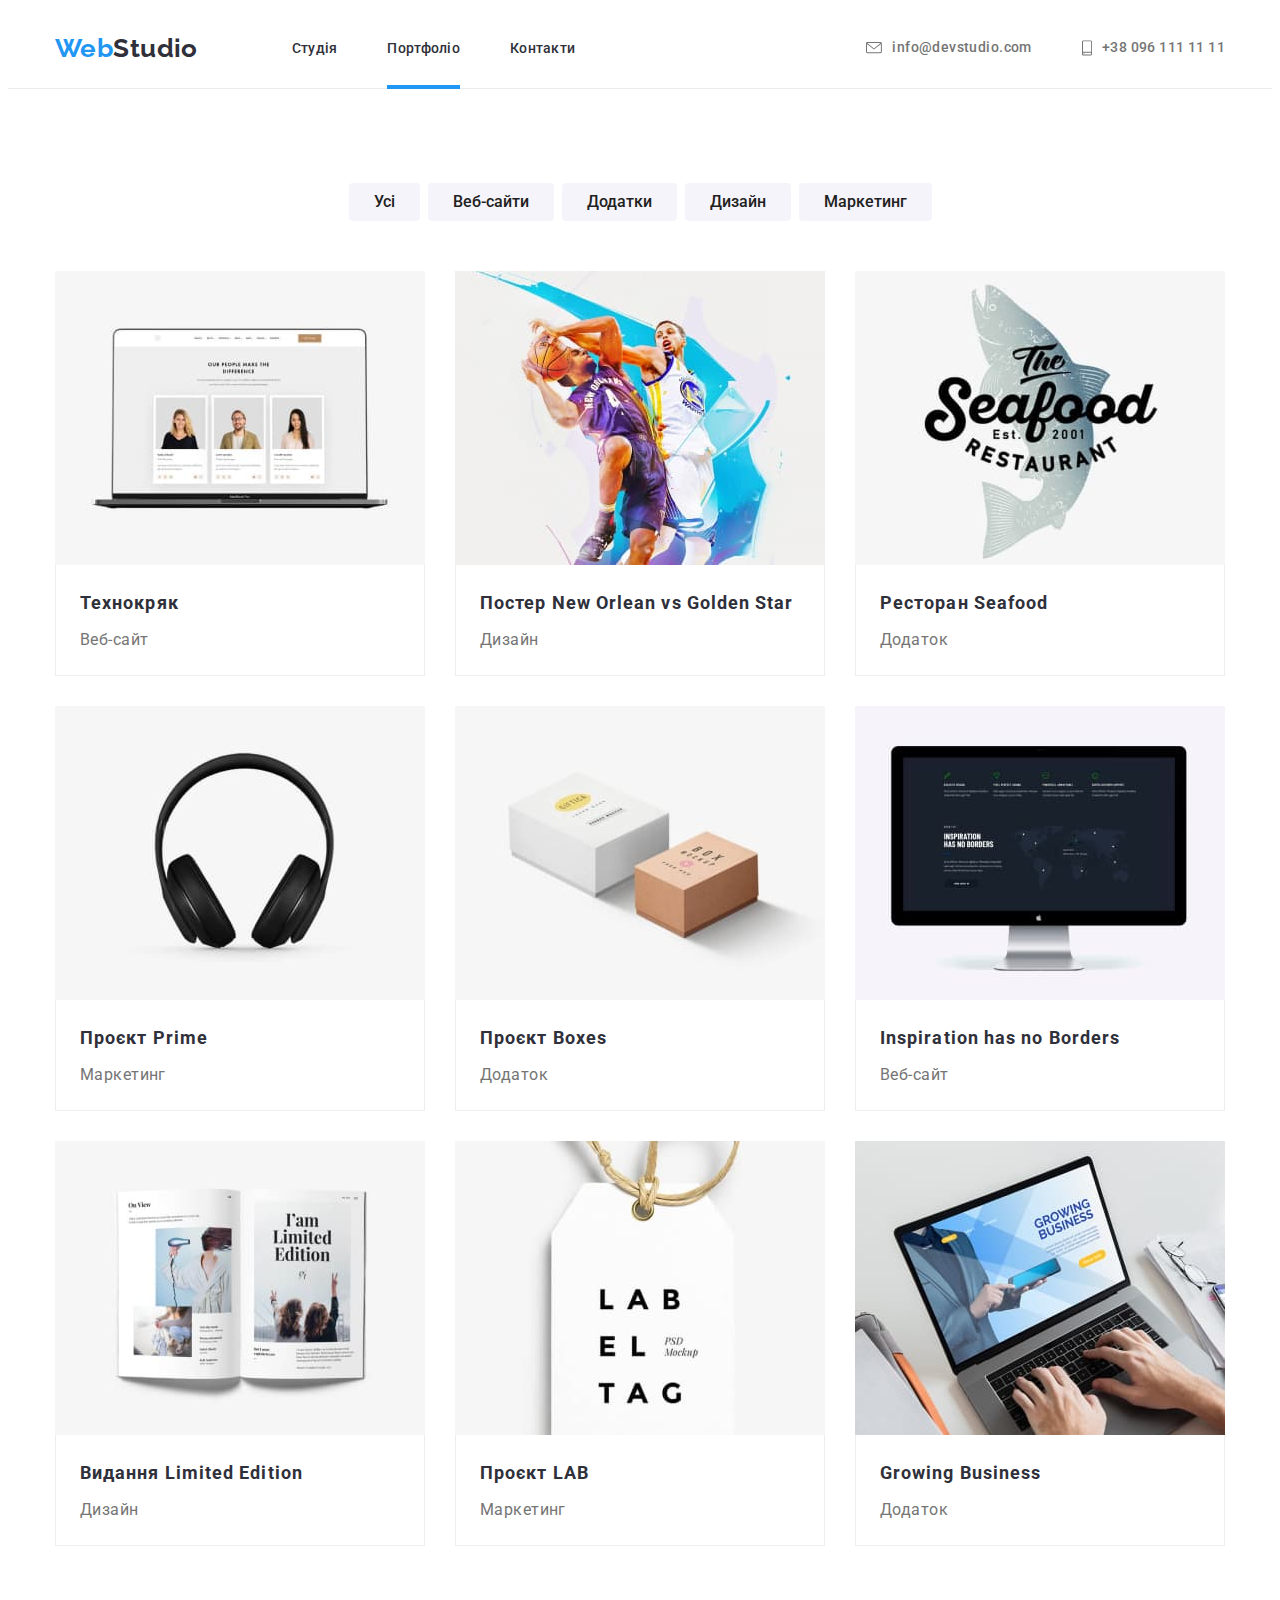
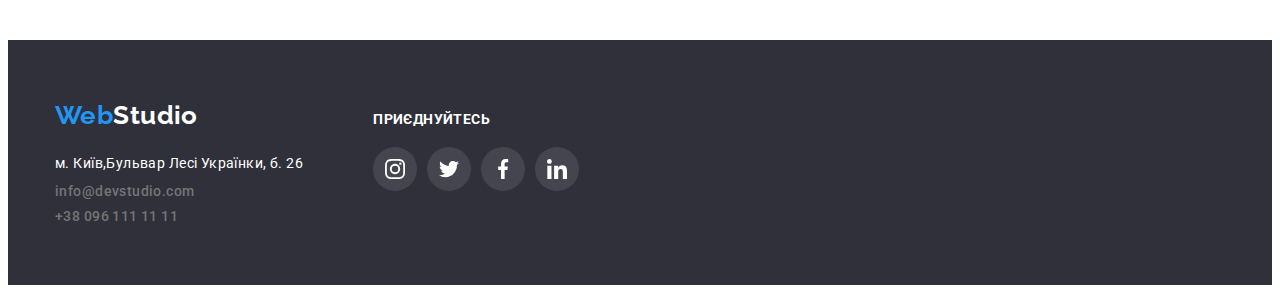
==== portfolio.html @ 2d30b401 "p1" ====
<!DOCTYPE html>
<html lang="uk">
  <head>
    <meta charset="UTF-8" />
    <meta http-equiv="X-UA-Compatible" content="IE=edge" />
    <meta name="viewport" content="width=device-width, initial-scale=1.0" />
    <link rel="stylesheet" href="./css/styles.css" />
    <title>Портфоліо</title>
  </head>
  <body>
    <header>
      <section class="all-nav">
        <div class="container header-container">
          <a class="logo" href="./index.html"><span>Web</span>Studio</a>
          <nav class="navigation">
            <ul class="site-nav">
              <li>
                <a class="navigation-links " href="./index.html">Студія</a>
              </li>
              <li>
                <a class="navigation-links current" href="./portfolio.html">Портфоліо</a>
              </li>
              <li><a class="navigation-links" href="#">Контакти</a></li>
            </ul>
          </nav>
          <ul class="cont">
            <li>
              <a class="contacts" href="mailto:info@devstudio.com">
                <svg class="c-icons" width="16" height="12">
                  <use href="./images/icons.svg#icon-envelope"></use></svg>info@devstudio.com</a>
            </li>
            <li>
              <a class="contacts" href="tel:380961111111">
                <svg class="c-icons" width="10" height="16">
                  <use href="./images/icons.svg#icon-smartphone"></use></svg>+38
                096 111 11 11</a>
            </li>
          </ul>
        </div>
      </section>
    </header>
    <main>
      <section class="filter_and_examples">
        <div class="container">
          <h1 class="portfolio-heading">Портфоліо компаії</h1>
          <ul class="filter">
            <li><button class="btn-ex" type="button">Усі</button></li>
            <li><button class="btn-ex" type="button">Веб-сайти</button></li>
            <li><button class="btn-ex" type="button">Додатки</button></li>
            <li><button class="btn-ex" type="button">Дизайн</button></li>
            <li><button class="btn-ex" type="button">Маркетинг</button></li>
          </ul>

          <ul class="gallary">
            <li class="examples-cards">
              <div class="img-ex"><img
                  src="./images/ex1.jpg"
                  alt="головна сторінка сайту"
                  width="370"
                  height="294"
                  /><div class="ex-overlay">Ресурс пропонує комплексні
                  пропозиції з різним рівнем функціоналу та сервісів. Все це
                  дозволить відвідувачу отримати вичерпні відомості про компанію
                  чи приватну особу.</div>
              </div>

              <div class="ex-info">
                <h3 class="exmples-names">Технокряк</h3>
                <p class="exmples-info">Веб-сайт</p>
              </div>
            </li>
            <li class="examples-cards">
              <div class="img-ex">
                <img
                  src="./images/ex2.jpg"
                  alt="постер баскетбольного матчу"
                  width="370"
                  height="294"
                  /><div class="ex-overlay">Ресурс пропонує комплексні
                  пропозиції з різним рівнем функціоналу та сервісів. Все це
                  дозволить відвідувачу отримати вичерпні відомості про компанію
                  чи приватну особу.</div>
              </div>
              <div class="ex-info">
                <h3 class="exmples-names">Постер New Orlean vs Golden Star</h3>
                <p class="exmples-info">Дизайн</p>
              </div>
            </li>
            <li class="examples-cards">
              <div class="img-ex"><img
                  src="./images/ex3.jpg"
                  alt="лого ресторану"
                  width="370"
                  height="294"
                  /><div class="ex-overlay">Ресурс пропонує комплексні
                  пропозиції
                  з різним рівнем функціоналу та сервісів. Все це дозволить
                  відвідувачу отримати вичерпні відомості про компанію чи
                  приватну
                  особу.</div></div>
              <div class="ex-info">
                <h3 class="exmples-names">Ресторан Seafood</h3>
                <p class="exmples-info">Додаток</p>
              </div>
            </li>
            <li class="examples-cards">
              <div class="img-ex"> <img
                  src="./images/ex4.jpg"
                  alt="безпровідні навушники"
                  width="370"
                  height="294"
                  /><div class="ex-overlay">Ресурс пропонує комплексні
                  пропозиції
                  з різним рівнем функціоналу та сервісів. Все це дозволить
                  відвідувачу отримати вичерпні відомості про компанію чи
                  приватну
                  особу.</div></div>
              <div class="ex-info">
                <h3 class="exmples-names">Проєкт Prime</h3>
                <p class="exmples-info">Маркетинг</p>
              </div>
            </li>
            <li class="examples-cards">
              <div class="img-ex"> <img
                  src="./images/ex5.jpg"
                  alt="фото дизайну коробок"
                  width="370"
                  height="294"
                  /><div class="ex-overlay">Ресурс пропонує комплексні
                  пропозиції
                  з різним рівнем функціоналу та сервісів. Все це дозволить
                  відвідувачу отримати вичерпні відомості про компанію чи
                  приватну
                  особу.</div></div>
              <div class="ex-info">
                <h3 class="exmples-names">Проєкт Boxes</h3>
                <p class="exmples-info">Додаток</p>
              </div>
            </li>
            <li class="examples-cards">
              <div class="img-ex"><img
                  src="./images/ex6.jpg"
                  alt="дизайн сайту"
                  width="370"
                  height="294"
                  /><div class="ex-overlay">Ресурс пропонує комплексні
                  пропозиції
                  з різним рівнем функціоналу та сервісів. Все це дозволить
                  відвідувачу отримати вичерпні відомості про компанію чи
                  приватну
                  особу.</div></div>
              <div class="ex-info">
                <h3 class="exmples-names">Inspiration has no Borders</h3>
                <p class="exmples-info">Веб-сайт</p>
              </div>
            </li>
            <li class="examples-cards">
              <div class="img-ex"> <img
                  src="./images/ex7.jpg"
                  alt="дизайн розгортки журналу"
                  width="370"
                  height="294"
                  /><div class="ex-overlay">Ресурс пропонує комплексні
                  пропозиції
                  з різним рівнем функціоналу та сервісів. Все це дозволить
                  відвідувачу отримати вичерпні відомості про компанію чи
                  приватну
                  особу.</div></div>
              <div class="ex-info">
                <h3 class="exmples-names">Видання Limited Edition</h3>
                <p class="exmples-info">Дизайн</p>
              </div>
            </li>
            <li class="examples-cards">
              <div class="img-ex"> <img
                  src="./images/ex8.jpg"
                  alt="дизайн лого"
                  width="370"
                  height="294"
                  /><div class="ex-overlay">Ресурс пропонує комплексні
                  пропозиції
                  з різним рівнем функціоналу та сервісів. Все це дозволить
                  відвідувачу отримати вичерпні відомості про компанію чи
                  приватну
                  особу.</div></div>
              <div class="ex-info">
                <h3 class="exmples-names">Проєкт LAB</h3>
                <p class="exmples-info">Маркетинг</p>
              </div>
            </li>
            <li class="examples-cards">
              <div class="img-ex"><img
                src="./images/ex9.jpg"
                alt="сторинка сайту"
                width="370"
                height="294"
                /><div class="ex-overlay">Ресурс пропонує комплексні пропозиції
                  з різним рівнем функціоналу та сервісів. Все це дозволить
                  відвідувачу отримати вичерпні відомості про компанію чи
                  приватну
                  особу.</div></div>
              <div class="ex-info">
                <h3 class="exmples-names">Growing Business</h3>
                <p class="exmples-info">Додаток</p>
              </div>
            </li>
          </ul>
        </div>
      </section>
    </main>

    <footer>
      <div class="container f-container">
        <div class="left-footer">
          <a class="logo-b" href="./index.html"><span>Web</span>Studio</a>
          <address>
            <ul class="f-links">
              <li>
                <a
                  class="footer-links"
                  href=" https://goo.gl/maps/tbmbM4fvrWX6sfsx7">
                  м. Київ,Бульвар Лесі Українки, б. 26</a>
              </li>
              <li>
                <a class="contacts-b" href="info@devstudio.com">info@devstudio.com</a>
              </li>
              <li>
                <a class="contacts-b" href="tel:380961111111">+38 096 111 11 11</a>
              </li>
            </ul>
          </address>
        </div>
        <div class="f-s-links">
          <h3>Приєднуйтесь</h3>
          <ul class="f-social">
            <li><a class="fs-links" href="https://www.instagram.com/"><svg
                  class="f-icons ">
                  <use href="./images/icons.svg#icon-instagram-2"></use>
                </svg></a></li>
            <li><a class="fs-links" href="https://twitter.com/"><svg
                  class="f-icons">
                  <use href="./images/icons.svg#icon-twitter-1"></use>
                </svg></a></li>
            <li><a class="fs-links" href="hhttps://www.facebook.com/"><svg
                  class="f-icons">
                  <use href="./images/icons.svg#icon-facebook-1"></use>
                </svg></a></li>
            <li><a class="fs-links" href="https://www.linkedin.com/feed/"><svg
                  class="f-icons">
                  <use href="./images/icons.svg#icon-linkedin-1"></use>
                </svg></a></li>
          </ul>
        </div>
      </div>
    </footer>
  </body>
</html>
---- css/styles.css ----
@import url("https://fonts.googleapis.com/css2?family=Roboto:wght@100;300;400;500;700&display=swap");
@import url("https://fonts.googleapis.com/css2?family=Raleway:wght@100;300;400;500;700&display=swap");

html {
  box-sizing: border-box;
}

*,
*::before,
*::after {
  box-sizing: inherit;
}

h1,
h2,
h3,
h4,
h5,
h6,
p {
  margin: 0;
}

img {
  display: block;
  max-width: 100%;
  height: auto;
}

header {
  border-bottom: 1px solid #ececec;
}

body {
  font-family: "Roboto";
  color: #2f303a;
  font-size: 14px;
  letter-spacing: 0.03em;
}

ul {
  list-style: none;
  margin: 0;
  padding: 0;
}

h1 {
  font-size: 44px;
  text-align: center;
  width: 696px;
  margin: 0 auto;


}

.container {
  width: 1200px;
  margin-left: auto;
  margin-right: auto;
  padding-left: 15px;
  padding-right: 15px;
}

.header-container {
  display: flex;
  align-items: center;
}

.navigation {
  display: flex;
}

.cont {
  display: flex;
  margin-left: auto;
}

.cont:hover,
.cont:focus {
  color: #2196f3;
}

.cont li:not(:last-child) {
  margin-right: 50px;
}

.logo {
  display: flex;
  font-family: "Raleway";
  font-size: 26px;
  font-weight: 700;
  color: #2f303a;
  text-decoration: none;
  line-height: 1.19;
  text-transform: capitalize;
  margin-right: 94px;
}

.logo span {
  color: #2196f3;
}

.site-nav {
  display: flex;
  align-items: center;
}

.site-nav li {
  margin-right: 50px;
}

.site-nav li:last-child {
  margin-right: 0;
}

.navigation-links {
  color: #2f303a;
  text-decoration: none;
  font-weight: 500;
  font-size: 14px;
  line-height: 1.14;
  letter-spacing: 0.02em;
  padding-top: 32px;
  padding-bottom: 32px;
  position: relative;
  transition: color 250ms cubic-bezier(0.4, 0, 0.2, 1);
}

.current::after {
  content: '';
  display: block;
  left: 0;
  bottom:-1px;
  background-color: #2196F3;
  position: absolute;
  height: 4px;
  width: 100%;
}


.navigation-links:hover,
.navigation-links:focus {
  color: #2196f3;

}

.contacts {
  display: flex;
  color: #757575;
  font-weight: 500;
  font-size: 14px;
  line-height: 1.14;
  text-decoration: none;
  font-style: normal;
  padding-top: 32px;
  padding-bottom: 32px;
  justify-content: space-between;
  align-items: center;
  transition: color 250ms cubic-bezier(0.4, 0, 0.2, 1);
}

.contacts:hover,
.contacts:focus {
  color: #2196f3;

}


.hero {
  text-align: center;
  text-transform: uppercase;
  background-image: linear-gradient(rgba(47, 48, 58, 0.4),
      rgba(47, 48, 58, 0.4)),
    url(../images/im-hero.jpg);
  max-width: 1600px;
  color: #ffffff;
  line-height: 1.3;
  letter-spacing: 0.06em;
  padding-top: 150px;
  padding-bottom: 150px;
  margin: 0 auto;
  font-weight: 900;

}

.btn {
  background-color: #2196f3;
  color: #ffffff;
  font-weight: 700;
  font-size: 16px;
  line-height: 1.88;
  border: 0;
  font-family: inherit;
  margin-top: 30px;
  padding: 10px 32px;
  border-radius: 4px;
}

.btn:hover,
.btn:focus {
  cursor: pointer;
}

.backdrop{
  position: fixed;
  top: 0;
  left: 0;
  width: 100%;
  height: 100%;
  background-color:  rgba(47, 48, 58, 0.4);
  opacity:1;
  transition: opacity 250ms cubic-bezier(0.4, 0, 0.2, 1);
}

.backdrop.is-hidden{
opacity: 0;
pointer-events: none;
}
.modal{
  position: absolute;
  background-color: #fff;
  min-width: 528px;
  min-height: 581px;
  transform: translate(-50%,-50%);
  top:50%;
  left:50%;
}
.m-exit{
  background-color: #fff;
  border-radius: 50%;
  display: flex;
  align-items: center;
  justify-items: center;
  width: 30px;
  height: 30px;
  border: 1px solid rgba(0, 0, 0, 0.1);
  margin-right: 8px;
  margin-top:8px ;
  margin-left: auto;
  margin-bottom: auto;

}
.m-exit:hover{
  cursor: pointer;
}
.information {
  padding-top: 94px;
}

.information-heading {
  display: none;
}

.info {
  display: flex;
  gap: 30px;
}

.info-icons {
  display: flex;
  align-items: center;
  justify-content: center;
  background-color: #f5f4fa;
  width: 270px;
  height: 120px;
  border-radius: 4px;
}

.info li {
  width: auto;
}

.info-heading {
  font-size: 14px;
  line-height: 1.14;
  text-transform: uppercase;
  margin-top: 30px;
}

.info-text {
  font-size: 14px;
  line-height: 1.7;
  color: #757575;
  margin-top: 10px;
}

.work {
  padding-top: 94px;
  padding-bottom: 94px;
  display: flex;
}

.work-heading {
  font-size: 36px;
  line-height: 1.17;
  text-align: center;
}

.photos {
  display: flex;
  margin-top: 50px;
}

.photos li {
  position: relative;
}

.overlay {
  position: absolute;
  bottom: 0;
  background-color: rgba(47, 48, 58, 0.8);
  color: #fff;
  width: 100%;
  opacity: 1;
  padding: 27px;
  text-align: center;
  font-family: inherit;
  letter-spacing: 0.03em;
  text-transform: uppercase;

}

.photos li {
  margin-right: 30px;
}

.photos li:last-child {
  margin-right: 0;
}

.workers {
  background: #f5f4fa;
  padding-top: 94px;
  padding-bottom: 94px;
}

.workers-heading {
  font-size: 36px;
  line-height: 1.17;
  text-align: center;
}

.workers-flex {
  margin-top: 50px;
  display: flex;
  justify-content: space-between;
}

.workers-card {
  width: 270px;
  border-color: #f5f4fa;
  box-shadow: 0px 1px 3px rgba(0, 0, 0, 0.12), 0px 1px 1px rgba(0, 0, 0, 0.14),
    0px 2px 1px rgba(0, 0, 0, 0.2);
  border-radius: 0px 0px 4px 4px;
}

.workers-info {
  background-color: #ffffff;
  padding: 30px;
  border-radius: 0px 0px 4px 4px;
}

.worker-name {
  font-weight: 500;
  font-size: 16px;
  line-height: 1.19;
  text-align: center;
}

.workers-job {
  color: #757575;
  font-size: 16px;
  line-height: 1.19;
  text-align: center;
  margin-top: 10px;
}

.social {
  display: flex;
  justify-content: space-between;
  margin-top: 16px;
}

.s-links {
  display: flex;
  color: #afb1b8;
  border-radius: 50%;
  background-color: #fff;
  width: 44px;
  height: 44px;
  align-items: center;
  justify-content: center;
  transition: color 250ms cubic-bezier(0.4, 0, 0.2, 1), background-color 250ms cubic-bezier(0.4, 0, 0.2, 1);
}

.s-links:hover,
.s-links:focus {
  color: #fff;
  background-color: #2196f3;
  cursor: pointer;
  outline: none;

}

.clients {
  padding-top: 94px;
  padding-bottom: 94px;
}

.clients h2 {
  font-family: "Roboto";
  font-style: normal;
  font-weight: 700;
  font-size: 36px;
  line-height: 42px;
  text-align: center;
}

.clients-icons {
  margin-top: 50px;
  display: flex;
  justify-content: space-between;
}

.cl-link {
  display: flex;
  color: #afb1b8;
  width: 170px;
  height: 92px;
  background-color: #fff;
  align-items: center;
  justify-content: center;
  border: 1px solid #afb1b8;
  border-radius: 4px;
  transition: color 250ms cubic-bezier(0.4, 0, 0.2, 1), border-color 250ms cubic-bezier(0.4, 0, 0.2, 1);
}

.cl-link:hover,
.cl-link:focus {
  color: #2196f3;
  border-color: #2196f3;
  cursor: pointer;
  outline: none;

}

.portfolio-heading {
  display: none;
}

.filter_and_examples {
  padding-top: 94px;
  padding-bottom: 94px;
}

.filter {
  display: flex;
  justify-content: center;
}

.filter li {
  margin-right: 8px;
}

.filter li:last-child {
  margin-right: 0;
}

.btn-ex {
  color: #212121;
  background-color: #f5f4fa;
  font-weight: 500;
  font-size: 16px;
  line-height: 1.6;
  text-align: center;
  border: 0;
  font-family: inherit;
  padding: 6px 25px;
  border-radius: 4px;
  transition: color 250ms cubic-bezier(0.4, 0, 0.2, 1), background-color 250ms cubic-bezier(0.4, 0, 0.2, 1),
    box-shadow 250ms cubic-bezier(0.4, 0, 0.2, 1);
}

.btn-ex:hover,
.btn-ex:focus {
  color: #ffffff;
  background-color: #2196f3;
  cursor: pointer;
  box-shadow: 0px 3px 1px rgba(0, 0, 0, 0.1), 0px 1px 2px rgba(0, 0, 0, 0.08),
    0px 2px 2px rgba(0, 0, 0, 0.12);


}

.gallary {
  margin-top: 50px;
  display: flex;
  flex-wrap: wrap;
  gap: 30px;
}

.examples-cards {
  width: auto;

}

.img-ex {
  position: relative;
  overflow: hidden;
}

.ex-overlay {
  position: absolute;
  background-color: rgba(33, 150, 243, 0.9);
  color: #fff;
  width: 100%;
  opacity: 1;
  top: 0;
  padding: 63px 24px;
  font-family: inherit;
  letter-spacing: 0.03em;
  font-size: 18px;
  font-weight: 400;
  line-height: 1.6;
  transform: translateY(100%);
  transition: transform 250ms cubic-bezier(0.4, 0, 0.2, 1);
}


.examples-cards:hover {
  box-shadow: 0px 1px 1px rgba(0, 0, 0, 0.12), 0px 4px 4px rgba(0, 0, 0, 0.06),
    1px 4px 6px rgba(0, 0, 0, 0.16);
  cursor: pointer;
  transition: box-shadow 250ms cubic-bezier(0.4, 0, 0.2, 1);
}

.examples-cards:hover .ex-overlay {
  transform: translateY(0);

}

.ex-info {
  padding: 20px 24px;
  border: 1px solid #eeeeee;
  border-top: 0;
}

.exmples-names {
  font-size: 18px;
  line-height: 2;
  letter-spacing: 0.06em;
}

.exmples-info {
  font-size: 16px;
  line-height: 1.88;
  color: #757575;
  margin-top: 4px;
}

footer {
  background-color: #2f303a;
  line-height: 24px;
  padding-top: 60px;
  padding-bottom: 60px;
}

.logo-b {
  display: block;
  color: #ffffff;
  font-family: "Raleway";
  font-style: normal;
  font-weight: 700;
  font-size: 26px;
  line-height: 1.19;
  text-decoration: none;
  margin-bottom: 20px;
}

.logo-b span {
  color: #2196f3;
}

.f-container {
  display: flex;
  align-items: baseline;
  gap: 70px;
}

.footer-links {
  font-style: normal;
  color: #ffffff;
  text-decoration: none;
  font-size: 14px;
}

.contacts-b {
  display: flex;
  color: #757575;
  font-weight: 500;
  font-size: 14px;
  line-height: 1.14;
  text-decoration: none;
  font-style: normal;
}

.f-links li:not(:first-child) {
  margin-top: 9px;
}

.f-social {
  display: flex;
  gap: 10px;
}

.f-s-links h3 {
  font-family: "Roboto";
  font-style: normal;
  font-weight: 700;
  font-size: 14px;
  line-height: 16px;
  letter-spacing: 0.03em;
  text-transform: uppercase;
  color: #ffffff;
  margin-bottom: 20px;
}

.fs-links {
  display: flex;
  color: #fff;
  border-radius: 50%;
  background-color: rgba(255, 255, 255, 0.1);
  width: 44px;
  height: 44px;
  align-items: center;
  justify-content: center;
  transition: color 250ms cubic-bezier(0.4, 0, 0.2, 1), background-color 250ms cubic-bezier(0.4, 0, 0.2, 1);
}

.fs-links:hover,
.fs-links:focus {
  color: #fff;
  background-color: #2196F3;
  cursor: pointer;
  outline: none;

}


.icons {
  fill: currentColor;
  width: 70px;
  height: 70px;
}

.c-icons {
  fill: currentColor;
  margin-right: 10px;
}

.s-icons {
  fill: currentColor;
  width: 20px;
  height: 20px;
}

.cl-ic {
  fill: currentColor;
  width: 106px;
  height: 60px;
}

.f-icons {
  fill: currentColor;
  width: 20px;
  height: 20px;
}
.m-icons{
  width: 18px;
  height: 18px;
}
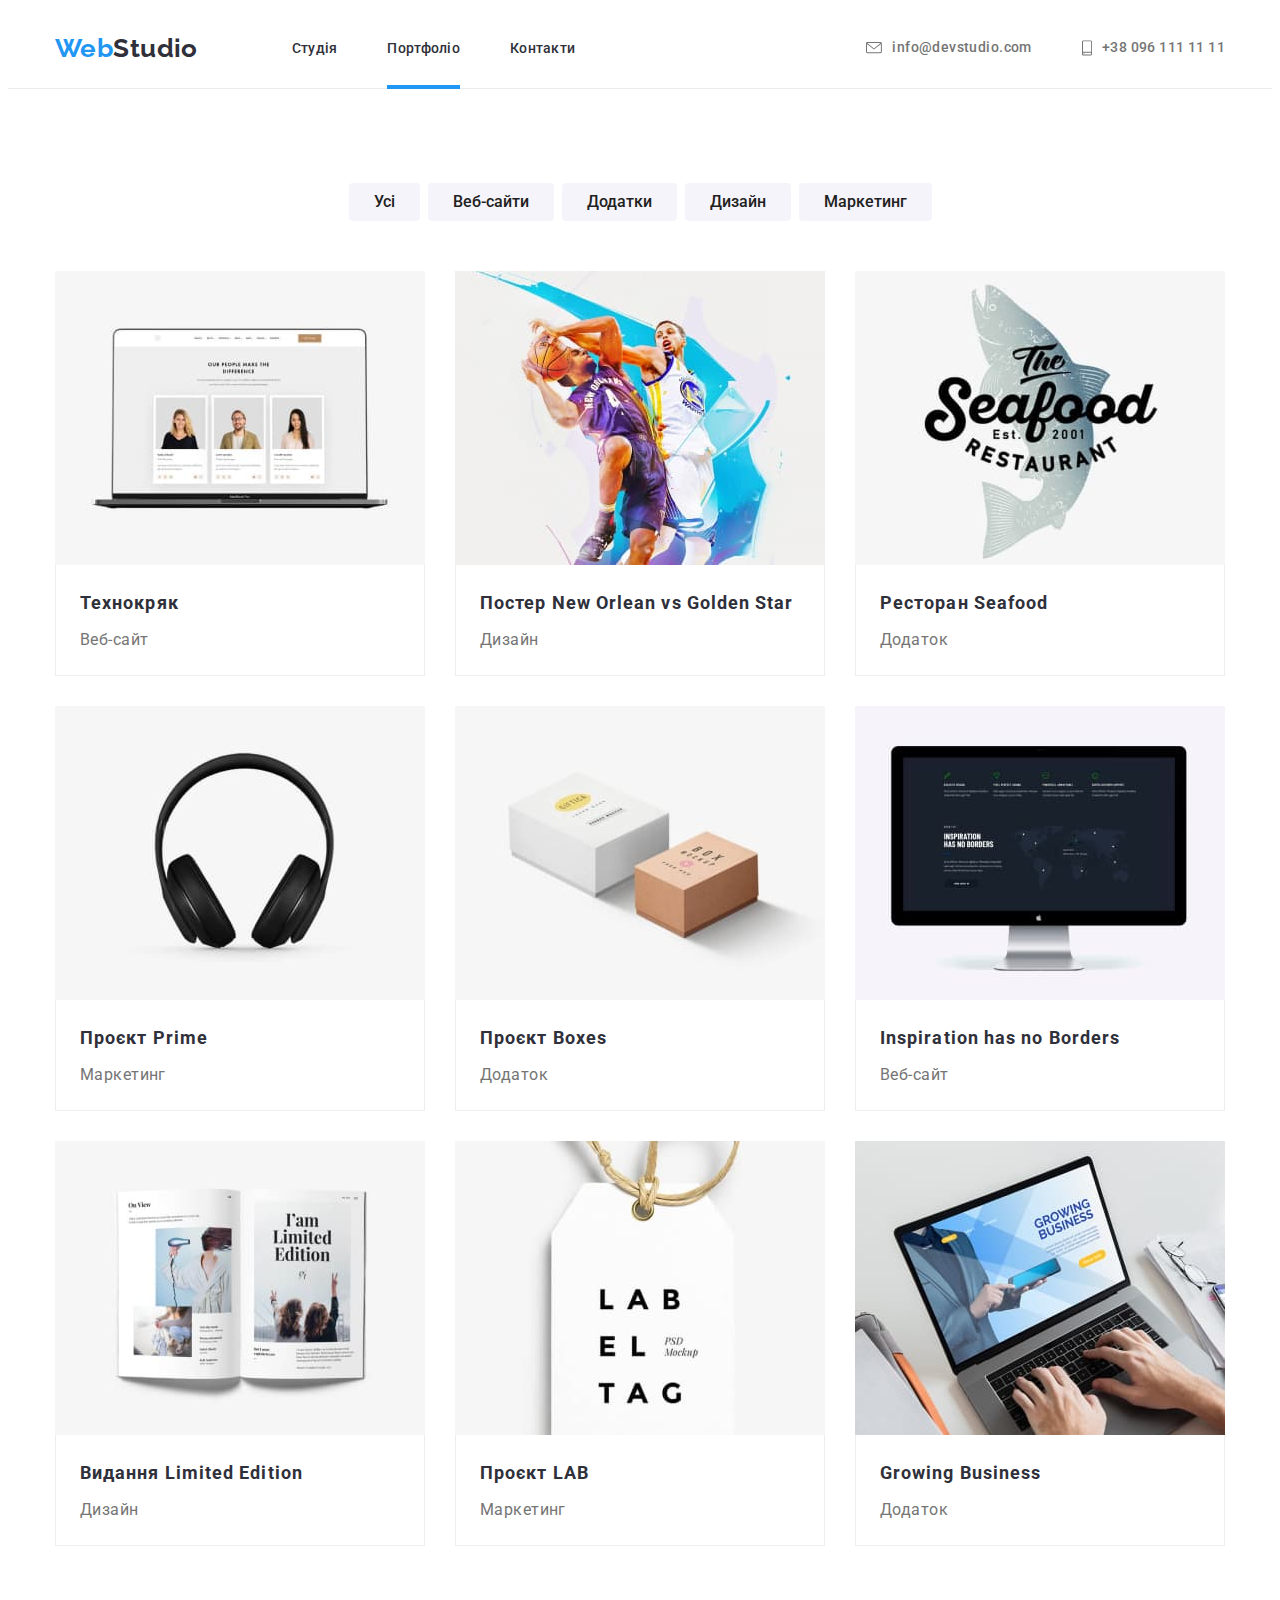
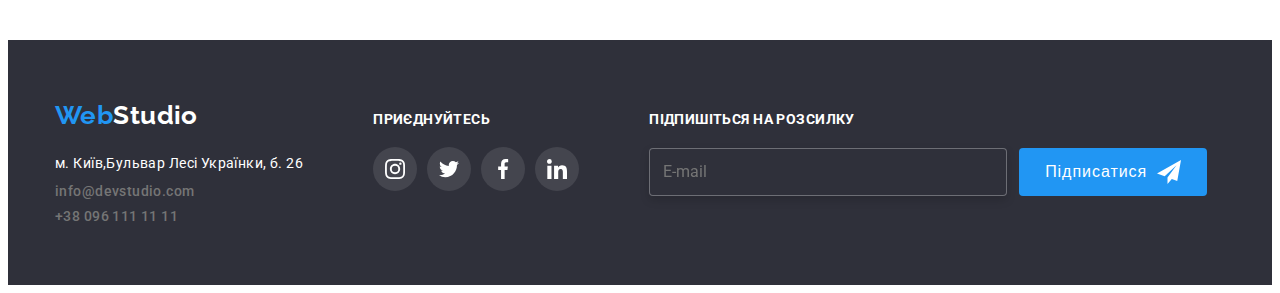
==== commit a4b9722d: "p4" ====
--- a/portfolio.html
+++ b/portfolio.html
@@ -251,6 +251,16 @@
                 </svg></a></li>
           </ul>
         </div>
+        <div class="send_email">
+          <h3>Підпишіться на розсилку</h3>
+            <form class="signup_form" >
+              <input class="footer-input" type="email" name="f-email" placeholder="E-mail" />
+              <button class="f-email" type="submit"><p>Підписатися</p><svg
+                  class="f-email-i">
+                  <use href="./images/icons.svg#icon-icon-send"></use>
+                </svg></button>
+             </form>
+        </div>
       </div>
     </footer>
   </body>
--- a/css/styles.css
+++ b/css/styles.css
@@ -130,7 +130,7 @@
   content: '';
   display: block;
   left: 0;
-  bottom:-1px;
+  bottom: -1px;
   background-color: #2196F3;
   position: absolute;
   height: 4px;
@@ -201,31 +201,34 @@
   cursor: pointer;
 }
 
-.backdrop{
+.backdrop {
   position: fixed;
   top: 0;
   left: 0;
   width: 100%;
   height: 100%;
-  background-color:  rgba(47, 48, 58, 0.4);
-  opacity:1;
+  background-color: rgba(47, 48, 58, 0.4);
+  opacity: 1;
   transition: opacity 250ms cubic-bezier(0.4, 0, 0.2, 1);
-}
-
-.backdrop.is-hidden{
-opacity: 0;
-pointer-events: none;
-}
-.modal{
+  z-index: 1;
+}
+
+.backdrop.is-hidden {
+  opacity: 0;
+  pointer-events: none;
+}
+
+.modal {
   position: absolute;
   background-color: #fff;
   min-width: 528px;
   min-height: 581px;
-  transform: translate(-50%,-50%);
-  top:50%;
-  left:50%;
-}
-.m-exit{
+  transform: translate(-50%, -50%);
+  top: 50%;
+  left: 50%;
+}
+
+.m-exit {
   background-color: #fff;
   border-radius: 50%;
   display: flex;
@@ -235,14 +238,207 @@
   height: 30px;
   border: 1px solid rgba(0, 0, 0, 0.1);
   margin-right: 8px;
-  margin-top:8px ;
+  margin-top: 8px;
   margin-left: auto;
   margin-bottom: auto;
-
-}
-.m-exit:hover{
-  cursor: pointer;
-}
+  transition: color 250ms cubic-bezier(0.4, 0, 0.2, 1), border-color 250ms cubic-bezier(0.4, 0, 0.2, 1);
+
+}
+
+.m-exit:hover,
+.m-exit:focus {
+  cursor: pointer;
+  border-color: #2196F3;
+  color: #2196F3;
+}
+
+.modal-form {
+  padding: 2px 40px;
+  font-family: 'Roboto';
+  font-style: normal;
+  font-weight: 400;
+  font-size: 12px;
+  line-height: 1.16;
+  letter-spacing: 0.01em;
+  color: #757575;
+}
+
+.modal-form h3 {
+  font-family: 'Roboto';
+  font-weight: 700;
+  font-size: 20px;
+  line-height: 23px;
+  text-align: center;
+  letter-spacing: 0.03em;
+  color: #212121;
+  text-transform: none;
+  margin-bottom: 12px;
+}
+
+.m-label {
+  display: flex;
+  position: relative;
+  flex-direction: column;
+  margin-bottom: 10px;
+  text-align: left;
+  text-transform: none;
+}
+
+.m-input {
+  display: flex;
+  align-items: center;
+  padding: 11px 40px;
+  margin-top: 4px;
+  border: 1px solid rgba(33, 33, 33, 0.2);
+  border-radius: 4px;
+  cursor: pointer;
+  text-transform: none;
+  color: #212121;
+  transition: border 250ms cubic-bezier(0.4, 0, 0.2, 1);
+}
+
+.m-input:hover,
+.m-input:focus,
+.m-input:active {
+  border: 1px solid #2196F3;
+  outline: 0;
+}
+
+.m-input:hover,
+.m-input:focus+.mf-icons {
+  fill: #2196F3;
+}
+
+.m-comment {
+  margin-top: 4px;
+  border: 1px solid rgba(33, 33, 33, 0.2);
+  border-radius: 4px;
+  cursor: pointer;
+  text-transform: none;
+  transition: border 250ms cubic-bezier(0.4, 0, 0.2, 1);
+}
+
+.m-comment::placeholder {
+  color: rgba(117, 117, 117, 0.5);
+}
+
+.mf-icons {
+  position: absolute;
+  width: 18px;
+  height: 18px;
+  fill: #212121;
+  top: 50%;
+  left: 12px;
+  transition: fill 250ms cubic-bezier(0.4, 0, 0.2, 1);
+}
+
+textarea {
+  resize: none;
+  width: 100%;
+  padding: 12px 16px;
+}
+
+textarea:hover,
+textarea:focus {
+  border: 1px solid #2196F3;
+  outline: 0;
+}
+
+.terms {
+  display: flex;
+  justify-content: center;
+  align-items: center;
+}
+
+.modal-terms {
+  margin-left: 7px;
+  font-family: 'Roboto';
+  font-style: normal;
+  font-weight: 400;
+  font-size: 14px;
+  line-height: 24px;
+  letter-spacing: 0.03em;
+  text-decoration-line: underline;
+  text-underline-position: under;
+  text-decoration-skip: none;
+  color: #2196F3;
+  text-transform: none;
+}
+
+.terms:hover {
+  cursor: pointer;
+}
+
+.checkbox-label {
+  display: flex;
+  align-items: center;
+  text-transform: none;
+
+}
+.checkbox-label:hover{
+  cursor: pointer;
+}
+.checkbox-label p {
+  text-transform: none;
+  font-family: 'Roboto';
+  font-style: normal;
+  font-weight: 400;
+  font-size: 14px;
+  line-height: 24px;
+  letter-spacing: 0.03em;
+  color: #757575;
+}
+
+.checkbox {
+  appearance: none;
+  position: absolute;
+}
+
+.check-icon {
+  display: inline-block;
+  width: 16px;
+  height: 15px;
+  border: 2px solid #212121;
+  border-radius: 2px;
+  margin-right: 7px;
+  transition: background-color 250ms cubic-bezier(0.4, 0, 0.2, 1);;
+}
+
+.checkbox:checked+.check-icon {
+  background-color: #2196f3;
+  background-image: url('../images/tick.svg');
+  border-color: transparent;
+  background-size: contain;
+  background-repeat: no-repeat;
+  background-origin: padding-box;
+  background-position: center;
+}
+
+
+.m-submit {
+  font-family: 'Roboto';
+  font-style: normal;
+  font-weight: 700;
+  font-size: 16px;
+  line-height: 30px;
+  text-align: center;
+  letter-spacing: 0.06em;
+  color: #FFFFFF;
+  background: #188CE8;
+  border-radius: 4px;
+  transition: box-shadow 250ms cubic-bezier(0.4, 0, 0.2, 1);
+  border: none;
+  padding: 10px 52px;
+  margin-top: 30px;
+}
+
+
+.m-submit:hover,
+.m-submit:focus {
+  cursor: pointer;
+  box-shadow: 0px 4px 4px rgba(0, 0, 0, 0.15);
+}
+
 .information {
   padding-top: 94px;
 }
@@ -614,8 +810,7 @@
 }
 
 .f-s-links h3 {
-  font-family: "Roboto";
-  font-style: normal;
+  font-family: 'Roboto';
   font-weight: 700;
   font-size: 14px;
   line-height: 16px;
@@ -646,6 +841,66 @@
 
 }
 
+.send_email h3 {
+  font-family: 'Roboto';
+  font-weight: 700;
+  font-size: 14px;
+  text-transform: uppercase;
+  line-height: 1.14;
+  letter-spacing: 0.03em;
+  color: #ffffff;
+  margin-bottom: 20px;
+}
+
+.f-email {
+  color: #fff;
+  background: #2196F3;
+  border: none;
+  border-radius: 4px;
+  display: flex;
+  align-items: center;
+  text-align: center;
+  letter-spacing: 0.06em;
+  padding: 12px 26px;
+  gap: 10px;
+  font-size: 16px;
+  transition: box-shadow 250ms cubic-bezier(0.4, 0, 0.2, 1);
+}
+
+.f-email:hover {
+  cursor: pointer;
+  box-shadow: 0px 4px 4px rgba(0, 0, 0, 0.15);
+}
+
+.footer-input {
+  padding: 13px;
+  align-items: center;
+  line-height: 20px;
+  font-size: 16px;
+  font-family: inherit;
+  border: 1px solid rgba(255, 255, 255, 0.3);
+  filter: drop-shadow(0px 4px 4px rgba(0, 0, 0, 0.15));
+  border-radius: 4px;
+  background-color: #2F303A;
+  width: 358px;
+  transition: border 250ms cubic-bezier(0.4, 0, 0.2, 1);
+  color: #fff;
+}
+
+.signup_form {
+  display: flex;
+  align-items: center;
+  gap: 12px;
+
+}
+
+.footer-input:hover,
+.footer-input:focus,
+.sfooter-input:active {
+  border: 1px solid #2196F3;
+  outline: 0;
+  cursor: pointer;
+}
 
 .icons {
   fill: currentColor;
@@ -675,7 +930,15 @@
   width: 20px;
   height: 20px;
 }
-.m-icons{
+
+.m-icons {
   width: 18px;
   height: 18px;
+  fill: currentColor;
+}
+
+.f-email-i {
+  fill: #fff;
+  width: 24px;
+  height: 24px;
 }